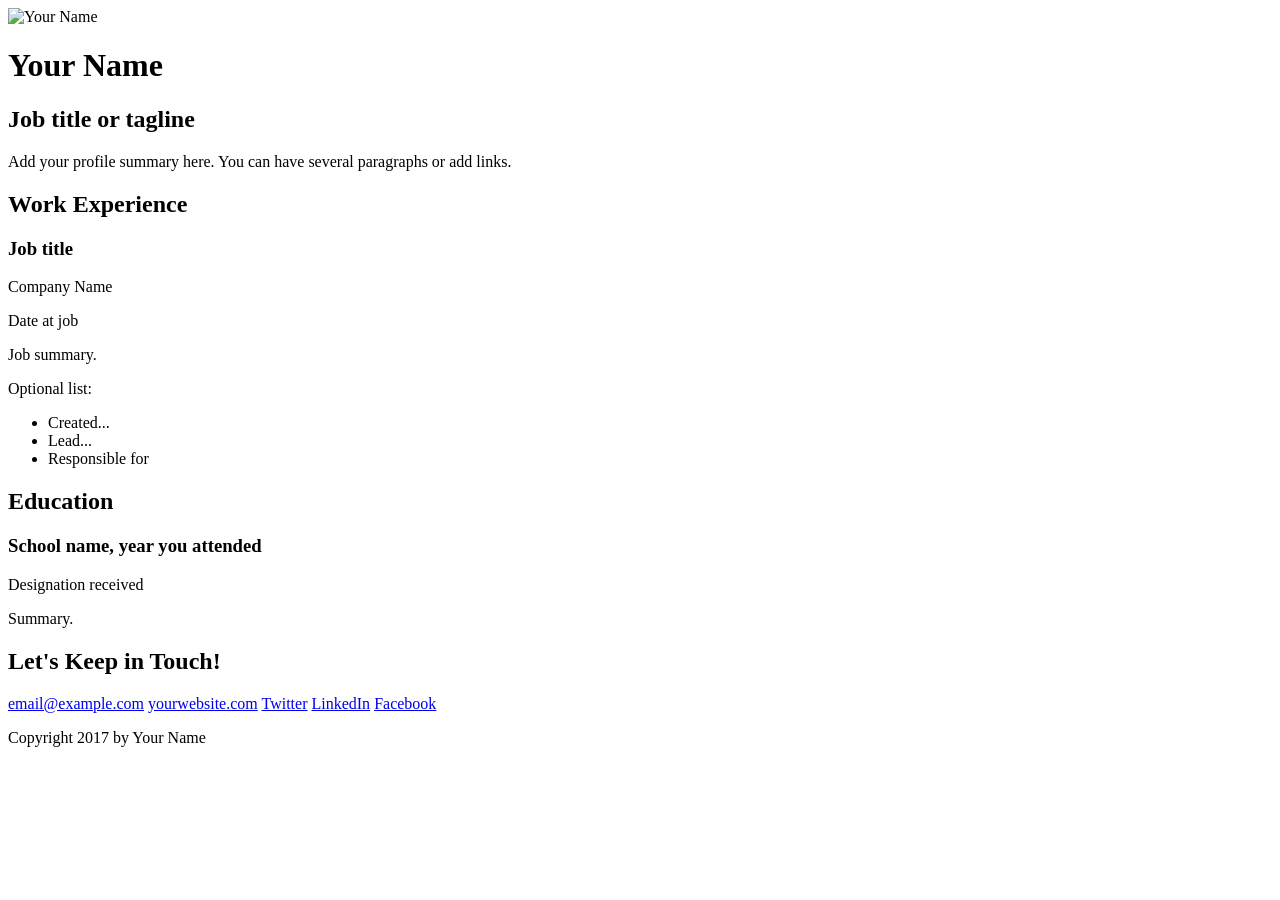
==== index.html @ 7608735a "Initial commit" ====
<!DOCTYPE html>
<html lang="en">
<head>
    <meta charset="UTF-8">
    <meta name="viewport" content="width=device-width, initial-scale=1.0">
    <title>Your Name | Resume</title>
</head>
<body>
    <!-- // Intro -->
    <header>
        <img src="your-picture.jpg" alt="Your Name">
        <h1>Your Name</h1>
        <h2>Job title or tagline</h2>
        <p>Add your profile summary here. You can have several paragraphs or add links.</p>
    </header>
    
    <main> 
        <!-- // Work Experience -->
        <section>
            <h2>Work Experience</h2>

            <!-- Job Details: copy this whole block to add more jobs -->
            <h3>Job title</h3>
            <p>Company Name</p>
            <p>Date at job</p>
            
            <!-- Add as many paragraphs as you need. -->
            <p>Job summary.</p>
            
            <!-- This list can be deleted if you don't want to use it. -->
            <p>Optional list:</p>
            <ul>
                <li>Created...</li>
                <li>Lead...</li>
                <li>Responsible for</li>
            </ul>
            <!-- end of Job Details block. -->
            
        </section>


        <!-- // Education -->
        <section>
            <h2>Education</h2>

            <!-- School details: copy this whole block to add more schools. -->
            <h3>School name, year you attended</h3>
            <p>Designation received</p>
            
            <!-- Add as many paragraphs as you need. -->
            <p>Summary.</p>
            <!-- End of school details. -->
        </section>
    </main>
    
    <!-- // Footer & contact info -->
    <footer>
        <h2>Let's Keep in Touch!</h2>
        
        <!-- Social media and contact links. Add or remove any networks. -->
        <div>
            <a href="mailto:email@example.com">email@example.com</a>
            <a href="http://yourwebsite.com" target="_blank">yourwebsite.com</a>
            <a href="#" target="_blank">Twitter</a>
            <a href="#" target="_blank">LinkedIn</a>
            <a href="#" target="_blank">Facebook</a>
        </div>

        <p>Copyright 2017 by Your Name</p>
    </footer>
</body>
</html>
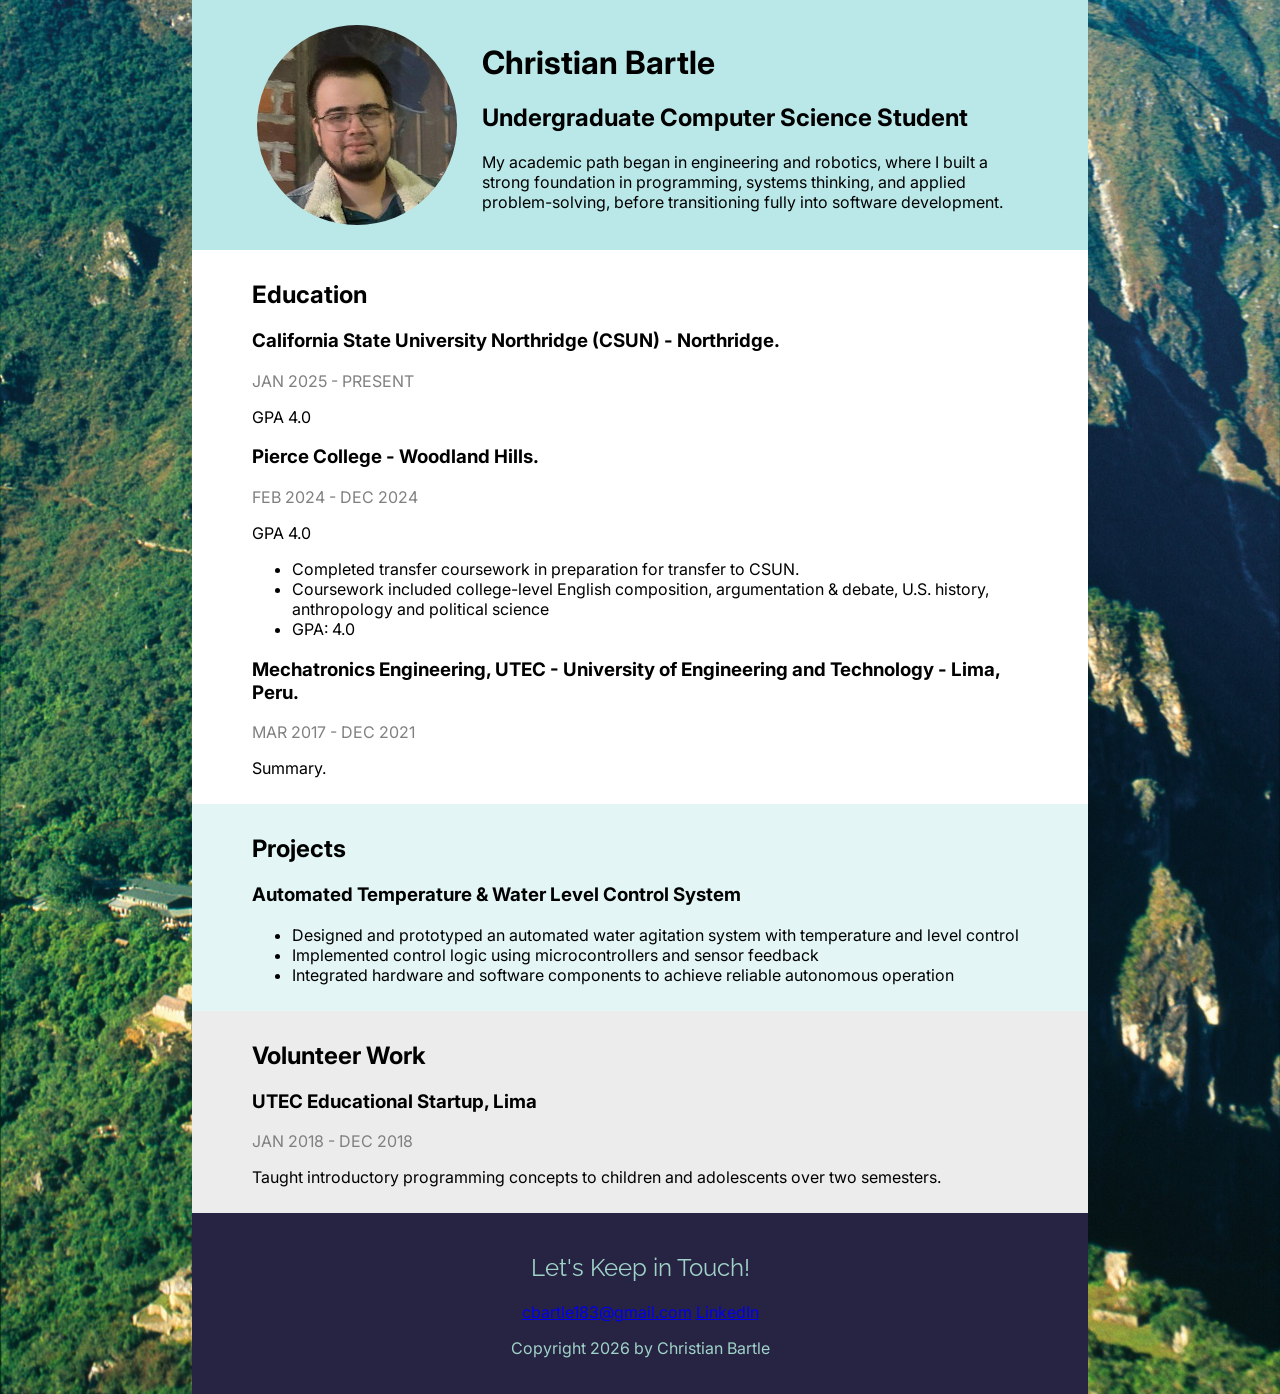
==== commit e0297570: "Progress" ====
--- a/index.html
+++ b/index.html
@@ -3,70 +3,133 @@
 <head>
     <meta charset="UTF-8">
     <meta name="viewport" content="width=device-width, initial-scale=1.0">
-    <title>Your Name | Resume</title>
+
+    <link href="https://fonts.google.com/" rel="stylesheet" type="fonts" />
+    <link rel="preconnect" href="https://fonts.googleapis.com">
+    <link rel="preconnect" href="https://fonts.gstatic.com" crossorigin>
+    <link href="https://fonts.googleapis.com/css2?family=Inter:ital,opsz,wght@0,14..32,100..900;1,14..32,100..900&family=Raleway:ital,wght@0,100..900;1,100..900&display=swap" rel="stylesheet">
+
+    <link href="css/styles.css" rel="stylesheet" type="text/css" />
+    <title>Christian Bartle | Resume</title>
 </head>
 <body>
     <!-- // Intro -->
-    <header>
-        <img src="your-picture.jpg" alt="Your Name">
-        <h1>Your Name</h1>
-        <h2>Job title or tagline</h2>
-        <p>Add your profile summary here. You can have several paragraphs or add links.</p>
+    <header class="fourth-color">
+
+        <div class="profile-container">
+            <img src="images/bartle.png" alt="Profile Picture">
+        </div>
+        <!-- <img src="your-picture.jpg" alt="Christian Bartle"> -->
+        <div class="profile-text">
+            <h1>Christian Bartle</h1>
+            <h2>Undergraduate Computer Science Student</h2> <!-- Job title or tagline -->
+            <p>My academic path began in engineering and robotics, where I built a strong foundation in
+               programming, systems thinking, and applied problem-solving, before transitioning fully into
+               software development.</p> <!-- Add your profile summary here. You can have several paragraphs or add links.-->
+        </div>
     </header>
     
     <main> 
-        <!-- // Work Experience -->
+        <!-- // Work Experience --> <!-- I dont have work experience in the US. Back in Peru while studying i helped my mother with small sales, but mostly taking care of my grandmother
+
         <section>
             <h2>Work Experience</h2>
-
-            <!-- Job Details: copy this whole block to add more jobs -->
+            -->
+            <!-- Job Details: copy this whole block to add more jobs 
+           
             <h3>Job title</h3>
             <p>Company Name</p>
             <p>Date at job</p>
-            
+            -->
             <!-- Add as many paragraphs as you need. -->
+            <!-- 
             <p>Job summary.</p>
-            
+            -->
             <!-- This list can be deleted if you don't want to use it. -->
+            <!-- 
             <p>Optional list:</p>
             <ul>
                 <li>Created...</li>
                 <li>Lead...</li>
                 <li>Responsible for</li>
             </ul>
+            -->
             <!-- end of Job Details block. -->
-            
+        <!--  
         </section>
-
+        -->
+        
 
         <!-- // Education -->
-        <section>
+        <section class="education second-color">
             <h2>Education</h2>
 
             <!-- School details: copy this whole block to add more schools. -->
+            
+            
+            <h3>California State University Northridge (CSUN) - Northridge.</h3>
+            <p style="color: grey;">JAN 2025 - PRESENT</p>
+            <p> GPA 4.0</p>
+
+            <h3>Pierce College - Woodland Hills.</h3>
+            <p style="color: grey;">FEB 2024 - DEC 2024</p>
+            <p> GPA 4.0</p>
+            <ul>
+                <li>Completed transfer coursework in preparation for transfer to CSUN.</li>
+                <li>Coursework included college-level English composition, argumentation & debate, U.S. history, anthropology and political science</li> 
+                <li>GPA: 4.0</li>
+            </ul>
+
+            <h3>Mechatronics Engineering, UTEC - University of Engineering and Technology - Lima, Peru.</h3>
+            <p style="color: grey;">MAR 2017 - DEC 2021</p>
+            <!--<p> GPA X.X </p>  Grading system in Peru is different from the US system.-->
+
+            <!--
             <h3>School name, year you attended</h3>
             <p>Designation received</p>
-            
+            -->
             <!-- Add as many paragraphs as you need. -->
             <p>Summary.</p>
             <!-- End of school details. -->
         </section>
+
+        <section class="projects third-color">
+            <h2>Projects</h2>
+            <h3>Automated Temperature & Water Level Control System</h3>
+            <ul>
+                <li>Designed and prototyped an automated water agitation system with temperature and level control</li>
+                <li>Implemented control logic using microcontrollers and sensor feedback</li>
+                <li>Integrated hardware and software components to achieve reliable autonomous operation</li>
+            </ul>
+        </section>
+        <section class="volunteer">
+            <h2>Volunteer Work</h2>
+            <h3>UTEC Educational Startup, Lima</h3>
+            <p style="color: grey;">JAN 2018 - DEC 2018</p>
+            <p>Taught introductory programming concepts to children and adolescents over two semesters.</p>
+        </section>
+        <!--
+        <section class="reference ">
+            <h2>References</h2>
+            <p>Available upon request.</p>
+        </section>
+        -->
     </main>
     
     <!-- // Footer & contact info -->
-    <footer>
-        <h2>Let's Keep in Touch!</h2>
+    <footer class="first-color">
+        <h2 class="raleway-font1 textlight">Let's Keep in Touch!</h2>
         
         <!-- Social media and contact links. Add or remove any networks. -->
         <div>
-            <a href="mailto:email@example.com">email@example.com</a>
-            <a href="http://yourwebsite.com" target="_blank">yourwebsite.com</a>
-            <a href="#" target="_blank">Twitter</a>
+            <a href="cbartle183@gmail.com">cbartle183@gmail.com</a>
+            <!--<a href="http://yourwebsite.com" target="_blank">yourwebsite.com</a> i do not have a personal website yet-->
+            <!-- <a href="#" target="_blank">Twitter</a> i dont use twitter-->
             <a href="#" target="_blank">LinkedIn</a>
-            <a href="#" target="_blank">Facebook</a>
+            <!-- <a href="#" target="_blank">Facebook</a> stopped used facebook almost a decade ago.-->
         </div>
 
-        <p>Copyright 2017 by Your Name</p>
+        <p class="textlight">Copyright 2026 by Christian Bartle</p>
     </footer>
 </body>
 </html>
--- a/css/styles.css
+++ b/css/styles.css
@@ -0,0 +1,120 @@
+/* Color Palette
+# - color 1
+# - color 2
+# - color 3
+# - color 4
+*/
+
+/* Global styles 
+------------------------------------*/
+/* Online collor pallete, adquiered from https://www.shecodes.io/palettes */
+
+.first-color { 
+	background: #272343; 
+}
+	
+.second-color { 
+	background: #ffffff; 
+}
+
+.third-color { 
+	background: #e3f6f5; 
+}
+
+.fourth-color { 
+	background: #bae8e8; 
+}
+
+.raleway-font1 {
+  font-family: "Raleway", sans-serif;
+  font-optical-sizing: auto;
+  font-weight: 400;
+  font-style: normal;
+}
+
+
+.inter-font2 {
+  font-family: "Inter", sans-serif;
+  font-optical-sizing: auto;
+  font-weight: 400;
+  font-style: normal;
+}
+
+.textlight {
+  color: #9fd3c7;
+}
+
+html {
+    background-image: url("../images/MachuPicchu.jpg"); /*Picture from project 1, i like it */
+    background-size: cover;
+    background-position: center;
+    background-repeat: no-repeat;
+} 
+
+body {
+    background: #ececec; /* .first-color */
+    margin: 0 auto;
+    width: 70%;
+    box-sizing: border-box; 
+    /*padding: 0 20px; changed it to main section so the color sections would go side to side of the body.*/
+    font-family: "Inter", "Raleway", Verdana, Geneva, sans-serif;
+}
+
+/* End of global styles */
+
+/* Header & Footer 
+------------------------------------*/
+
+
+header {
+    display: flex;
+    align-items: center;
+    padding: 0 40px;
+}
+
+
+.profile-container { /* Profile picture styles, in order to get that round look */
+    width: 250px;
+    height: 250px;
+    flex: 0 0 250px;
+    border-radius: 50%;
+    /*background: black;*/
+    object-fit: cover;
+    overflow: hidden; /*so the parts of the image outside of the desired circle dont show*/
+    display: flex;         /*Safely centers the image inside(optional) */
+    align-items: center;
+    justify-content: center;
+}
+
+.profile-container img { /* Profile picture inside the container */
+  width: 80%;  
+  height: 80%;
+  border-radius: 50%;
+  object-fit: cover;
+ /*The width and height at 80% are in order to change the picture size inside the container without changing the container size. Previously the image would look pixelated as it was bigger than intended. */
+}
+
+.profile-text {
+    padding-right: 40px;
+    box-sizing: border-box;
+}
+
+footer {
+    padding: 20px 60px;
+    text-align: center;
+}
+
+/* Education, Projects and Volunteer work.
+------------------------------------*/
+
+main section {
+    padding: 0 60px;
+} 
+
+.education, .projects, .volunteer, .reference {
+    /* changing color by adding another class in the index in the same section */
+    
+    padding-top: 10px;
+    padding-bottom: 10px;
+    /* sides are still 60px due inherance */
+}
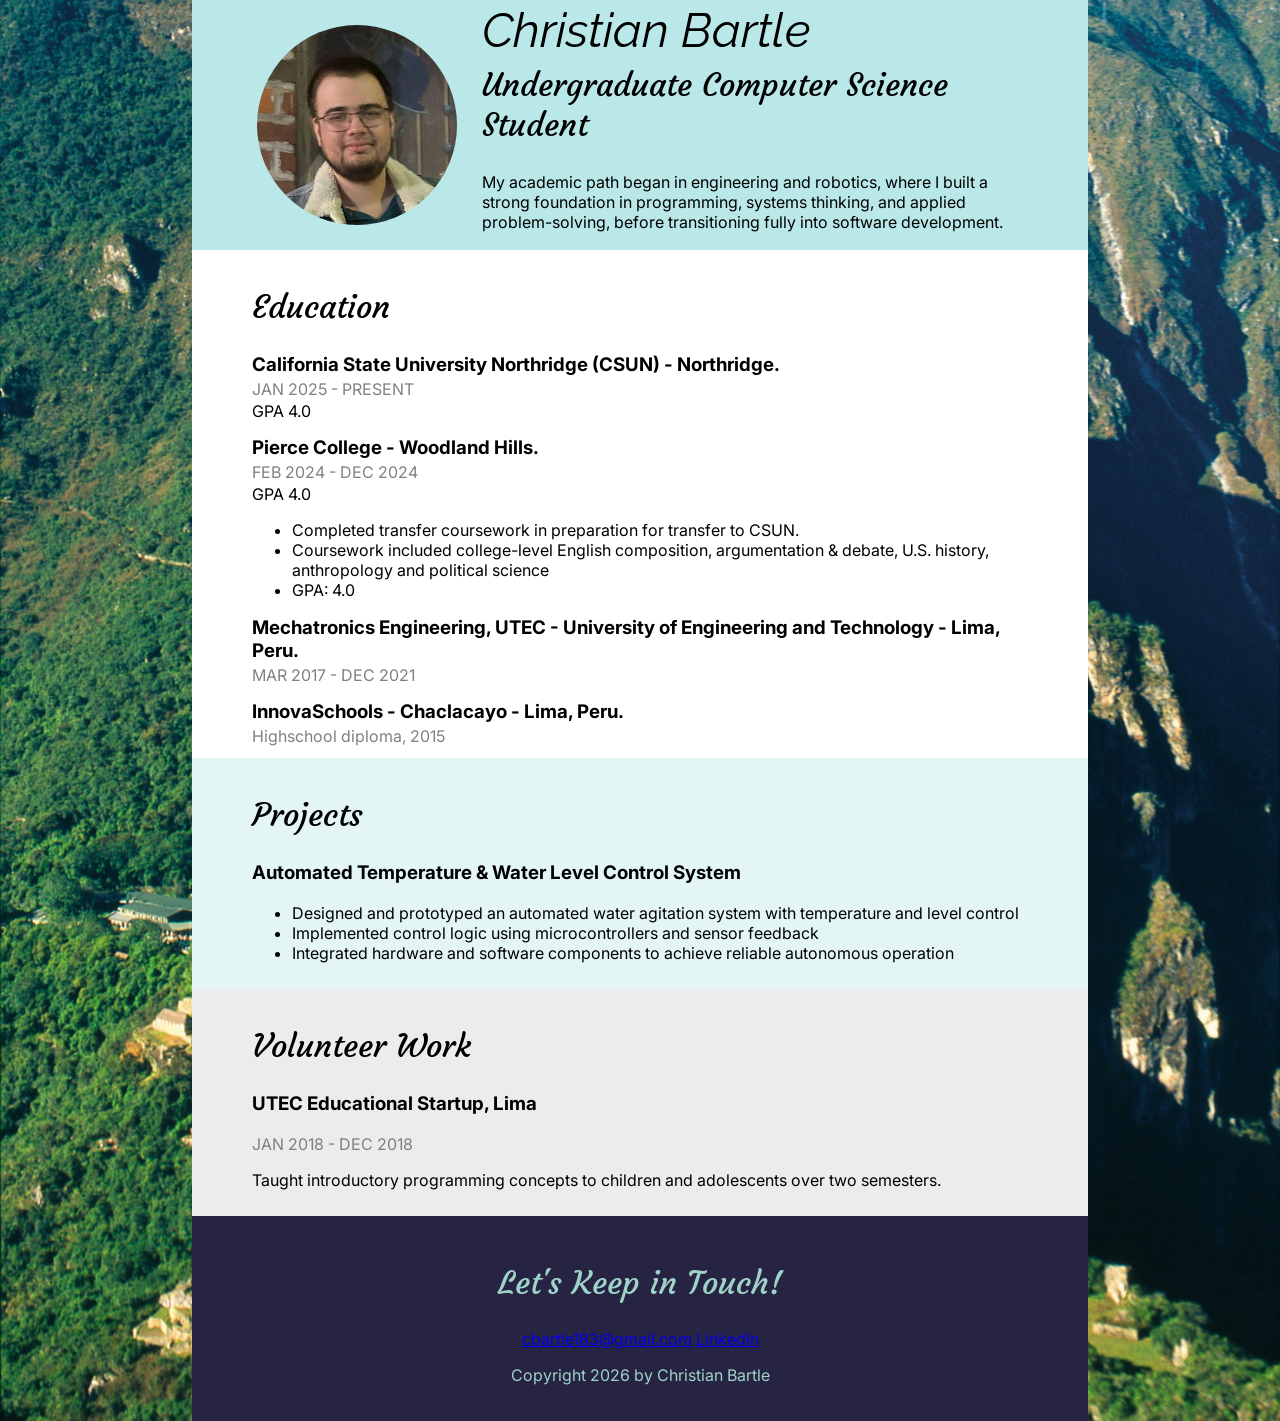
==== commit 7909ef4d: "Further style changes" ====
--- a/index.html
+++ b/index.html
@@ -4,10 +4,9 @@
     <meta charset="UTF-8">
     <meta name="viewport" content="width=device-width, initial-scale=1.0">
 
-    <link href="https://fonts.google.com/" rel="stylesheet" type="fonts" />
     <link rel="preconnect" href="https://fonts.googleapis.com">
     <link rel="preconnect" href="https://fonts.gstatic.com" crossorigin>
-    <link href="https://fonts.googleapis.com/css2?family=Inter:ital,opsz,wght@0,14..32,100..900;1,14..32,100..900&family=Raleway:ital,wght@0,100..900;1,100..900&display=swap" rel="stylesheet">
+    <link href="https://fonts.googleapis.com/css2?family=Courgette&family=Inter:ital,opsz,wght@0,14..32,100..900;1,14..32,100..900&family=Raleway:ital,wght@0,100..900;1,100..900&display=swap" rel="stylesheet">
 
     <link href="css/styles.css" rel="stylesheet" type="text/css" />
     <title>Christian Bartle | Resume</title>
@@ -21,7 +20,7 @@
         </div>
         <!-- <img src="your-picture.jpg" alt="Christian Bartle"> -->
         <div class="profile-text">
-            <h1>Christian Bartle</h1>
+            <h1 class="raleway-font1">Christian Bartle</h1>
             <h2>Undergraduate Computer Science Student</h2> <!-- Job title or tagline -->
             <p>My academic path began in engineering and robotics, where I built a strong foundation in
                programming, systems thinking, and applied problem-solving, before transitioning fully into
@@ -84,12 +83,14 @@
             <p style="color: grey;">MAR 2017 - DEC 2021</p>
             <!--<p> GPA X.X </p>  Grading system in Peru is different from the US system.-->
 
+            <h3>InnovaSchools - Chaclacayo - Lima, Peru.</h3>
+            <p style="color: grey;">Highschool diploma, 2015</p>
             <!--
             <h3>School name, year you attended</h3>
             <p>Designation received</p>
             -->
             <!-- Add as many paragraphs as you need. -->
-            <p>Summary.</p>
+            <!--<p>Summary.</p> -->
             <!-- End of school details. -->
         </section>
 
@@ -118,7 +119,7 @@
     
     <!-- // Footer & contact info -->
     <footer class="first-color">
-        <h2 class="raleway-font1 textlight">Let's Keep in Touch!</h2>
+        <h2 class="courgette-regular-font3 textlight">Let's Keep in Touch!</h2>
         
         <!-- Social media and contact links. Add or remove any networks. -->
         <div>
--- a/css/styles.css
+++ b/css/styles.css
@@ -29,7 +29,8 @@
   font-family: "Raleway", sans-serif;
   font-optical-sizing: auto;
   font-weight: 400;
-  font-style: normal;
+  font-style: italic;
+  font-size: 3em;
 }
 
 
@@ -39,6 +40,16 @@
   font-weight: 400;
   font-style: normal;
 }
+
+.courgette-regular-font3, h2 {  /* i am using this font for titles, etc. Ive added h2 so it affects all h2 headers. */
+  font-family: "Courgette", cursive;
+  font-optical-sizing: auto;
+  font-weight: 500;
+  font-style: normal;
+  font-size: 2em;
+}
+
+
 
 .textlight {
   color: #9fd3c7;
@@ -57,7 +68,7 @@
     width: 70%;
     box-sizing: border-box; 
     /*padding: 0 20px; changed it to main section so the color sections would go side to side of the body.*/
-    font-family: "Inter", "Raleway", Verdana, Geneva, sans-serif;
+    font-family: "Inter", Verdana, Geneva, sans-serif;
 }
 
 /* End of global styles */
@@ -99,6 +110,15 @@
     box-sizing: border-box;
 }
 
+/*So my Name and the occupation have less spacing between them, as it was a lot at first once changing the fonts */
+.profile-text h1 {
+  margin: 0 0 0.15em;
+}
+
+.profile-text h2 {
+  margin-top: 0;
+}
+
 footer {
     padding: 20px 60px;
     text-align: center;
@@ -117,4 +137,12 @@
     padding-top: 10px;
     padding-bottom: 10px;
     /* sides are still 60px due inherance */
-}+}
+
+.education h3 {
+  margin-block: 0.15em;
+  margin-top: 0.8em;
+}
+.education p {  /* to reduce space between paragraphs, titles only in education */
+  margin-block: 0.15em;
+}
